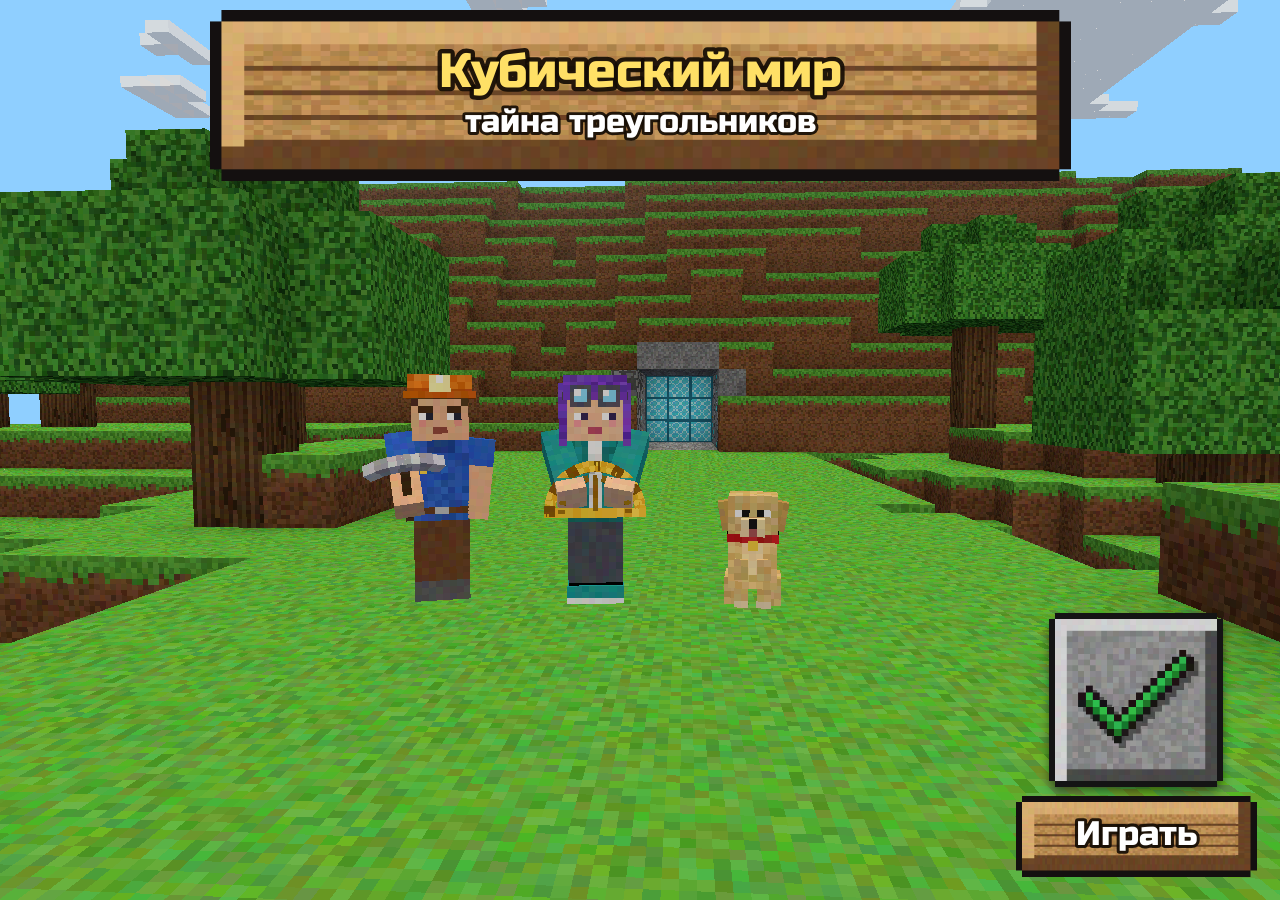
==== index.html @ d1651a37 "Тест компьютера с исходной целью (6 блоков), аудит надписей пройден; версия 20261019a1" ====
<!doctype html><html lang="ru"><head><meta charset="utf-8">
<link rel="manifest" href="manifest.json"><meta name="mobile-web-app-capable" content="yes"><meta name="apple-mobile-web-app-capable" content="yes"><meta name="apple-mobile-web-app-status-bar-style" content="black-translucent"><meta name="apple-mobile-web-app-title" content="Кубический мир"><meta name="theme-color" content="#1b2433">
<meta name="viewport" content="width=device-width,initial-scale=1,maximum-scale=1,user-scalable=no,viewport-fit=cover">
<title>Кубический мир: тайна треугольников — 3D-игра про углы и треугольники</title>
<link rel="stylesheet" href="fonts/fonts.css?v=20261019a1">
<style>html,body{margin:0;position:fixed;inset:0;width:100%;height:100%;height:100dvh;overscroll-behavior:none;background:#8fcfff url(assets/bg_forest.jpg?v=20261019a1) center/cover no-repeat fixed;overflow:hidden;touch-action:none;-webkit-user-select:none;user-select:none}
canvas{position:fixed;left:0;top:0;width:100vw;height:100vh;height:100dvh;display:block;touch-action:none}#g{z-index:0}#c{z-index:1}</style></head>
<body><canvas id="g"></canvas><canvas id="c"></canvas>
<script id="vboot">window.V="20261019a1";(function(){const q=u=>(typeof u==="string"&&/^(assets|fonts|js)\//.test(u)&&u.indexOf("?v=")<0)?u+"?v="+window.V:u;const d=Object.getOwnPropertyDescriptor(HTMLMediaElement.prototype,"src"),di=Object.getOwnPropertyDescriptor(HTMLImageElement.prototype,"src");Object.defineProperty(HTMLImageElement.prototype,"src",{set(u){di.set.call(this,q(u))},get(){return di.get.call(this)}});Object.defineProperty(HTMLMediaElement.prototype,"src",{set(u){d.set.call(this,q(u))},get(){return d.get.call(this)}});const A=window.Audio;window.Audio=function(u){return u===undefined?new A():new A(q(u))};window.Audio.prototype=A.prototype;const F=window.fetch;window.fetch=(u,o)=>F(q(u),o)})()</script>
<script>
// three.js (локально) + воксельные модели героев, затем скрипты игры по порядку
(async()=>{const V=window.V;const ch=await import('./js/chars.js?v='+V);window.THREE=ch.THREE;window.CHARS=ch.ALL;
 const L=s=>new Promise((r,j)=>{const e=document.createElement('script');e.src='js/'+s+'.js?v='+V;e.onload=r;e.onerror=j;document.body.appendChild(e)});
 for(const s of['voice','lines','core','draw','vox','tasks3d','game3d'])await L(s);startGame()})();
</script></body></html>
---- fonts/fonts.css ----
/* Russo One (SIL OFL 1.1, Jovanny Lemonad) — блочный игровой шрифт с кириллицей */
@font-face{font-family:"Kub";font-weight:400;font-display:block;src:url(RussoOne-Regular.ttf) format("truetype");}
@font-face{font-family:"KubBody";font-weight:900;font-display:block;src:url(Nunito900-cyr.woff2) format("woff2");unicode-range:U+0301,U+0400-045F,U+0490-0491,U+04B0-04B1,U+2116;}
@font-face{font-family:"KubBody";font-weight:900;font-display:block;src:url(Nunito900-lat.woff2) format("woff2");unicode-range:U+0000-00FF,U+2000-206F;}
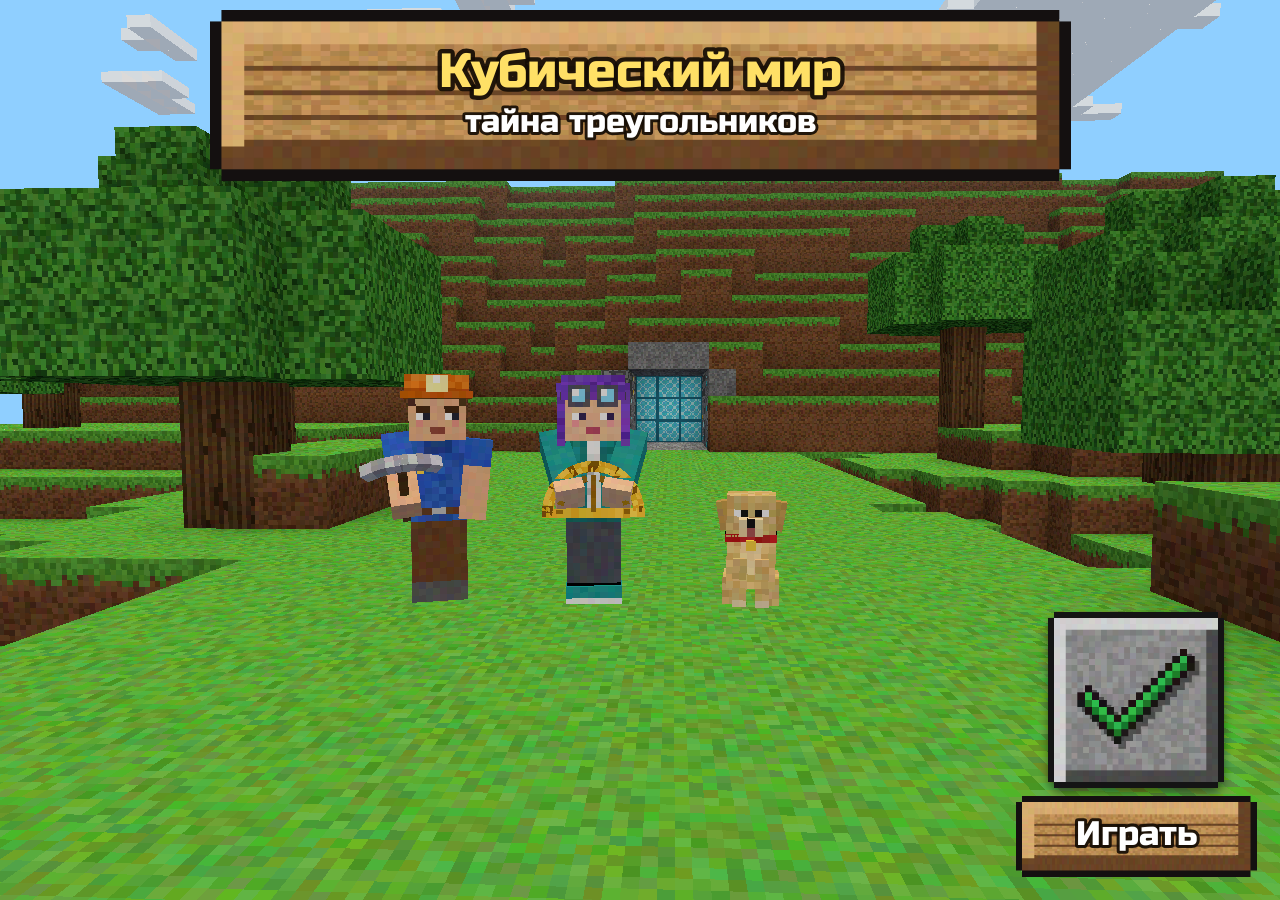
==== commit f15a4c57: "3D: застрявший монстр подпрыгивает и тянется к игроку (не застревает у стены туннеля); версия 202610" ====
--- a/index.html
+++ b/index.html
@@ -2,11 +2,11 @@
 <link rel="manifest" href="manifest.json"><meta name="mobile-web-app-capable" content="yes"><meta name="apple-mobile-web-app-capable" content="yes"><meta name="apple-mobile-web-app-status-bar-style" content="black-translucent"><meta name="apple-mobile-web-app-title" content="Кубический мир"><meta name="theme-color" content="#1b2433">
 <meta name="viewport" content="width=device-width,initial-scale=1,maximum-scale=1,user-scalable=no,viewport-fit=cover">
 <title>Кубический мир: тайна треугольников — 3D-игра про углы и треугольники</title>
-<link rel="stylesheet" href="fonts/fonts.css?v=20261019a1">
-<style>html,body{margin:0;position:fixed;inset:0;width:100%;height:100%;height:100dvh;overscroll-behavior:none;background:#8fcfff url(assets/bg_forest.jpg?v=20261019a1) center/cover no-repeat fixed;overflow:hidden;touch-action:none;-webkit-user-select:none;user-select:none}
+<link rel="stylesheet" href="fonts/fonts.css?v=20261019a2">
+<style>html,body{margin:0;position:fixed;inset:0;width:100%;height:100%;height:100dvh;overscroll-behavior:none;background:#8fcfff url(assets/bg_forest.jpg?v=20261019a2) center/cover no-repeat fixed;overflow:hidden;touch-action:none;-webkit-user-select:none;user-select:none}
 canvas{position:fixed;left:0;top:0;width:100vw;height:100vh;height:100dvh;display:block;touch-action:none}#g{z-index:0}#c{z-index:1}</style></head>
 <body><canvas id="g"></canvas><canvas id="c"></canvas>
-<script id="vboot">window.V="20261019a1";(function(){const q=u=>(typeof u==="string"&&/^(assets|fonts|js)\//.test(u)&&u.indexOf("?v=")<0)?u+"?v="+window.V:u;const d=Object.getOwnPropertyDescriptor(HTMLMediaElement.prototype,"src"),di=Object.getOwnPropertyDescriptor(HTMLImageElement.prototype,"src");Object.defineProperty(HTMLImageElement.prototype,"src",{set(u){di.set.call(this,q(u))},get(){return di.get.call(this)}});Object.defineProperty(HTMLMediaElement.prototype,"src",{set(u){d.set.call(this,q(u))},get(){return d.get.call(this)}});const A=window.Audio;window.Audio=function(u){return u===undefined?new A():new A(q(u))};window.Audio.prototype=A.prototype;const F=window.fetch;window.fetch=(u,o)=>F(q(u),o)})()</script>
+<script id="vboot">window.V="20261019a2";(function(){const q=u=>(typeof u==="string"&&/^(assets|fonts|js)\//.test(u)&&u.indexOf("?v=")<0)?u+"?v="+window.V:u;const d=Object.getOwnPropertyDescriptor(HTMLMediaElement.prototype,"src"),di=Object.getOwnPropertyDescriptor(HTMLImageElement.prototype,"src");Object.defineProperty(HTMLImageElement.prototype,"src",{set(u){di.set.call(this,q(u))},get(){return di.get.call(this)}});Object.defineProperty(HTMLMediaElement.prototype,"src",{set(u){d.set.call(this,q(u))},get(){return d.get.call(this)}});const A=window.Audio;window.Audio=function(u){return u===undefined?new A():new A(q(u))};window.Audio.prototype=A.prototype;const F=window.fetch;window.fetch=(u,o)=>F(q(u),o)})()</script>
 <script>
 // three.js (локально) + воксельные модели героев, затем скрипты игры по порядку
 (async()=>{const V=window.V;const ch=await import('./js/chars.js?v='+V);window.THREE=ch.THREE;window.CHARS=ch.ALL;
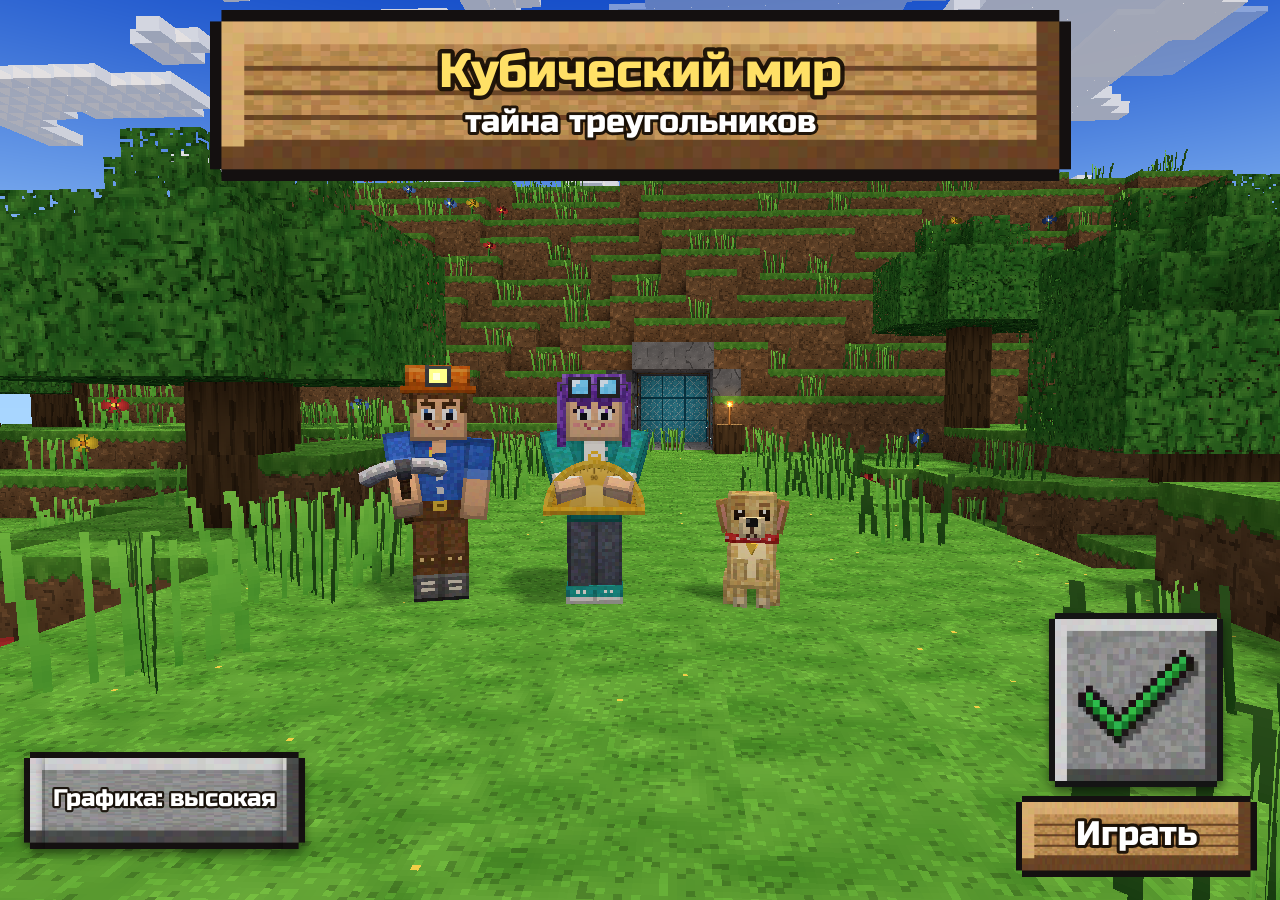
==== commit 80f0fc98: "Мир v2: текстуры 32×32 с вариантами, тени от солнца, трава и цветы, факелы со светом, искры руды, во" ====
--- a/index.html
+++ b/index.html
@@ -11,5 +11,5 @@
 // three.js (локально) + воксельные модели героев, затем скрипты игры по порядку
 (async()=>{const V=window.V;const ch=await import('./js/chars.js?v='+V);window.THREE=ch.THREE;window.CHARS=ch.ALL;
  const L=s=>new Promise((r,j)=>{const e=document.createElement('script');e.src='js/'+s+'.js?v='+V;e.onload=r;e.onerror=j;document.body.appendChild(e)});
- for(const s of['voice','lines','core','draw','vox','tasks3d','game3d'])await L(s);startGame()})();
+ for(const s of['voice','lines','core','draw','tex32','vox','tasks3d','game3d'])await L(s);startGame()})();
 </script></body></html>
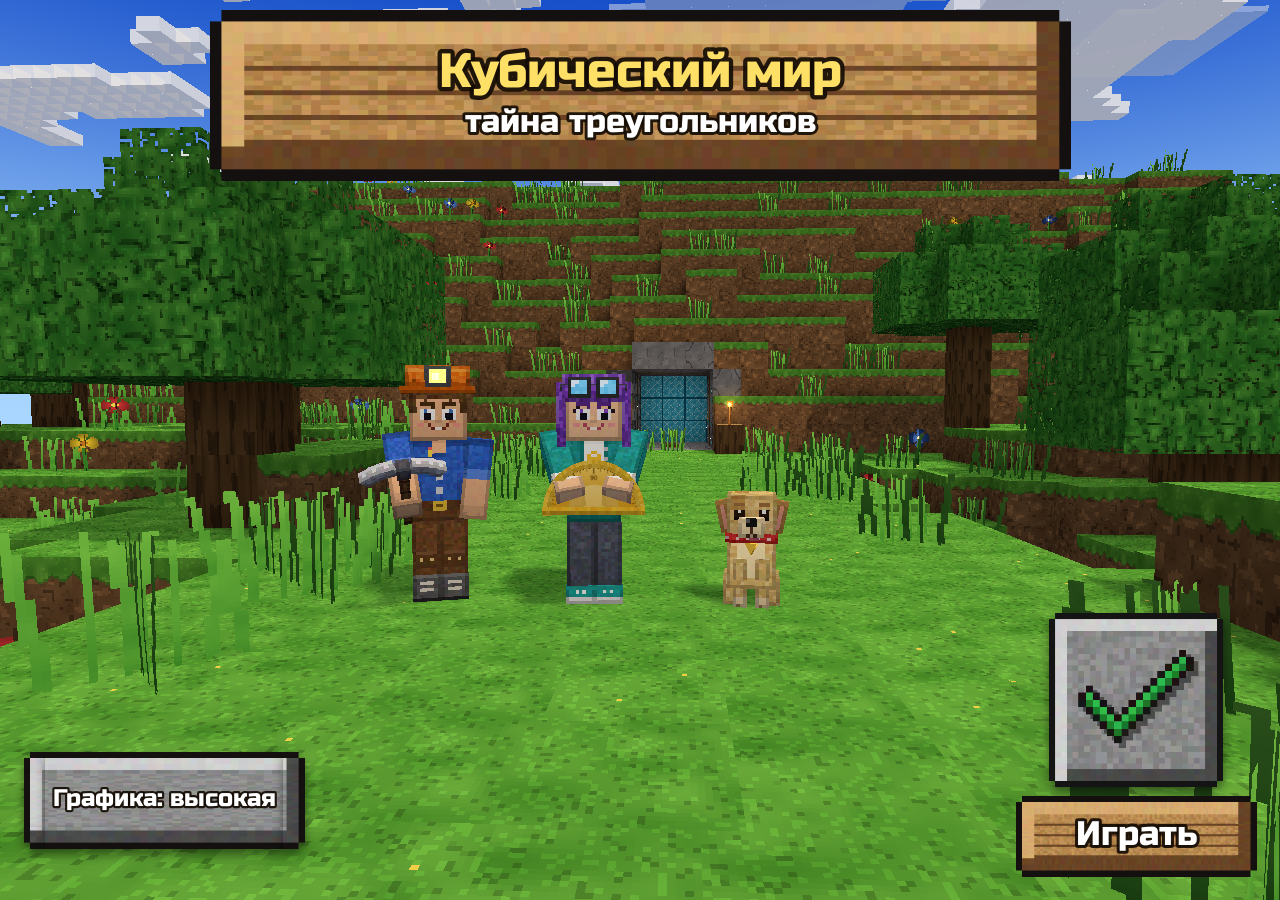
==== commit 25fbc066: "Враги в игре: Слизень (лес), Тупик (шахта), Водяной (река), Скелет-лучник (пустыня), Фантом (замок) " ====
--- a/index.html
+++ b/index.html
@@ -11,5 +11,5 @@
 // three.js (локально) + воксельные модели героев, затем скрипты игры по порядку
 (async()=>{const V=window.V;const ch=await import('./js/chars.js?v='+V);window.THREE=ch.THREE;window.CHARS=ch.ALL;
  const L=s=>new Promise((r,j)=>{const e=document.createElement('script');e.src='js/'+s+'.js?v='+V;e.onload=r;e.onerror=j;document.body.appendChild(e)});
- for(const s of['voice','lines','core','draw','tex32','vox','tasks3d','game3d'])await L(s);startGame()})();
+ for(const s of['voice','lines','core','draw','tex32','vox','tasks3d','enemies3d','game3d'])await L(s);startGame()})();
 </script></body></html>
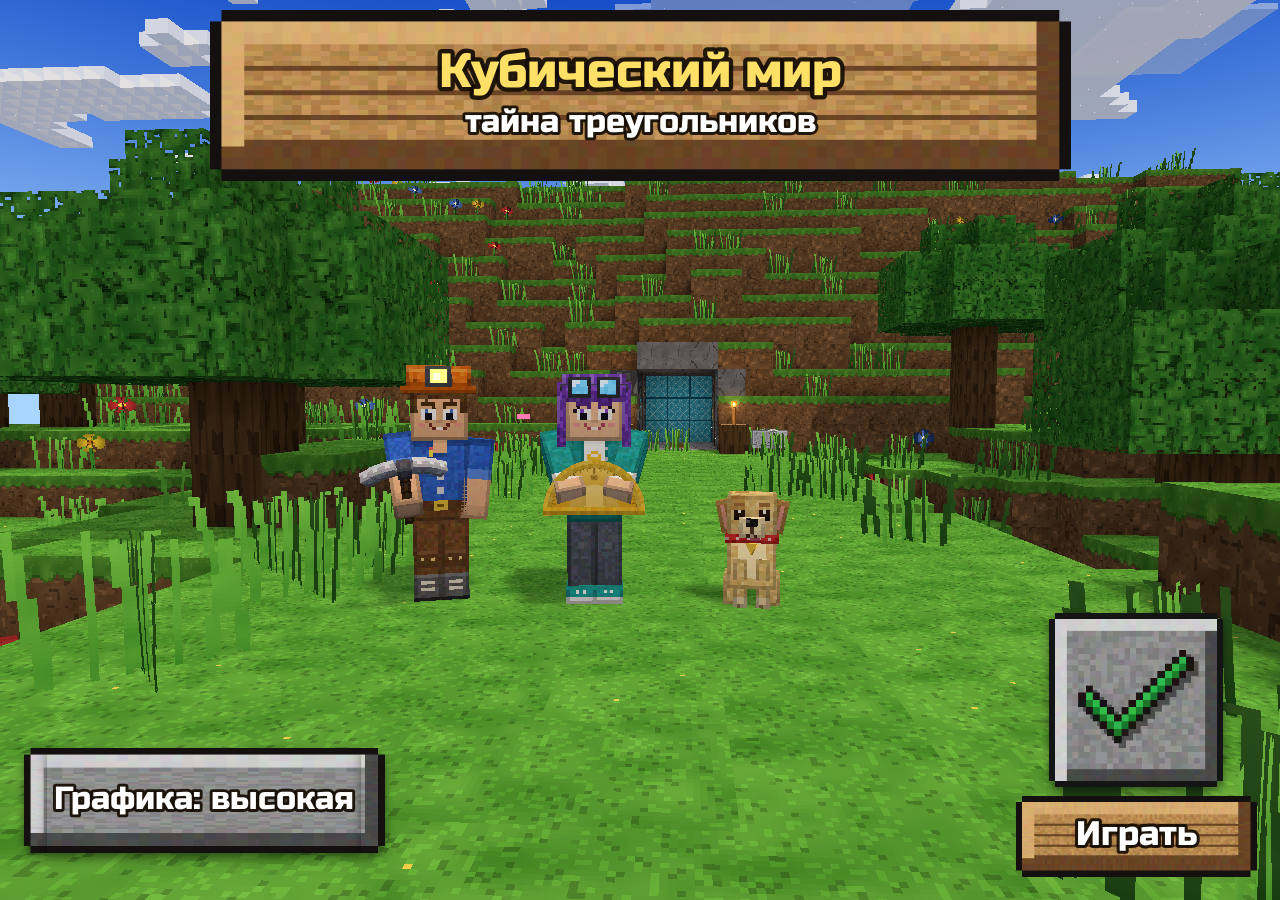
==== commit 57390c9b: "Version 20261020a1: heroes/enemies v2, 5 new enemies, world v2, pickaxe swing, river bridge scene" ====
--- a/index.html
+++ b/index.html
@@ -2,11 +2,11 @@
 <link rel="manifest" href="manifest.json"><meta name="mobile-web-app-capable" content="yes"><meta name="apple-mobile-web-app-capable" content="yes"><meta name="apple-mobile-web-app-status-bar-style" content="black-translucent"><meta name="apple-mobile-web-app-title" content="Кубический мир"><meta name="theme-color" content="#1b2433">
 <meta name="viewport" content="width=device-width,initial-scale=1,maximum-scale=1,user-scalable=no,viewport-fit=cover">
 <title>Кубический мир: тайна треугольников — 3D-игра про углы и треугольники</title>
-<link rel="stylesheet" href="fonts/fonts.css?v=20261019a2">
-<style>html,body{margin:0;position:fixed;inset:0;width:100%;height:100%;height:100dvh;overscroll-behavior:none;background:#8fcfff url(assets/bg_forest.jpg?v=20261019a2) center/cover no-repeat fixed;overflow:hidden;touch-action:none;-webkit-user-select:none;user-select:none}
+<link rel="stylesheet" href="fonts/fonts.css?v=20261020a1">
+<style>html,body{margin:0;position:fixed;inset:0;width:100%;height:100%;height:100dvh;overscroll-behavior:none;background:#8fcfff url(assets/bg_forest.jpg?v=20261020a1) center/cover no-repeat fixed;overflow:hidden;touch-action:none;-webkit-user-select:none;user-select:none}
 canvas{position:fixed;left:0;top:0;width:100vw;height:100vh;height:100dvh;display:block;touch-action:none}#g{z-index:0}#c{z-index:1}</style></head>
 <body><canvas id="g"></canvas><canvas id="c"></canvas>
-<script id="vboot">window.V="20261019a2";(function(){const q=u=>(typeof u==="string"&&/^(assets|fonts|js)\//.test(u)&&u.indexOf("?v=")<0)?u+"?v="+window.V:u;const d=Object.getOwnPropertyDescriptor(HTMLMediaElement.prototype,"src"),di=Object.getOwnPropertyDescriptor(HTMLImageElement.prototype,"src");Object.defineProperty(HTMLImageElement.prototype,"src",{set(u){di.set.call(this,q(u))},get(){return di.get.call(this)}});Object.defineProperty(HTMLMediaElement.prototype,"src",{set(u){d.set.call(this,q(u))},get(){return d.get.call(this)}});const A=window.Audio;window.Audio=function(u){return u===undefined?new A():new A(q(u))};window.Audio.prototype=A.prototype;const F=window.fetch;window.fetch=(u,o)=>F(q(u),o)})()</script>
+<script id="vboot">window.V="20261020a1";(function(){const q=u=>(typeof u==="string"&&/^(assets|fonts|js)\//.test(u)&&u.indexOf("?v=")<0)?u+"?v="+window.V:u;const d=Object.getOwnPropertyDescriptor(HTMLMediaElement.prototype,"src"),di=Object.getOwnPropertyDescriptor(HTMLImageElement.prototype,"src");Object.defineProperty(HTMLImageElement.prototype,"src",{set(u){di.set.call(this,q(u))},get(){return di.get.call(this)}});Object.defineProperty(HTMLMediaElement.prototype,"src",{set(u){d.set.call(this,q(u))},get(){return d.get.call(this)}});const A=window.Audio;window.Audio=function(u){return u===undefined?new A():new A(q(u))};window.Audio.prototype=A.prototype;const F=window.fetch;window.fetch=(u,o)=>F(q(u),o)})()</script>
 <script>
 // three.js (локально) + воксельные модели героев, затем скрипты игры по порядку
 (async()=>{const V=window.V;const ch=await import('./js/chars.js?v='+V);window.THREE=ch.THREE;window.CHARS=ch.ALL;
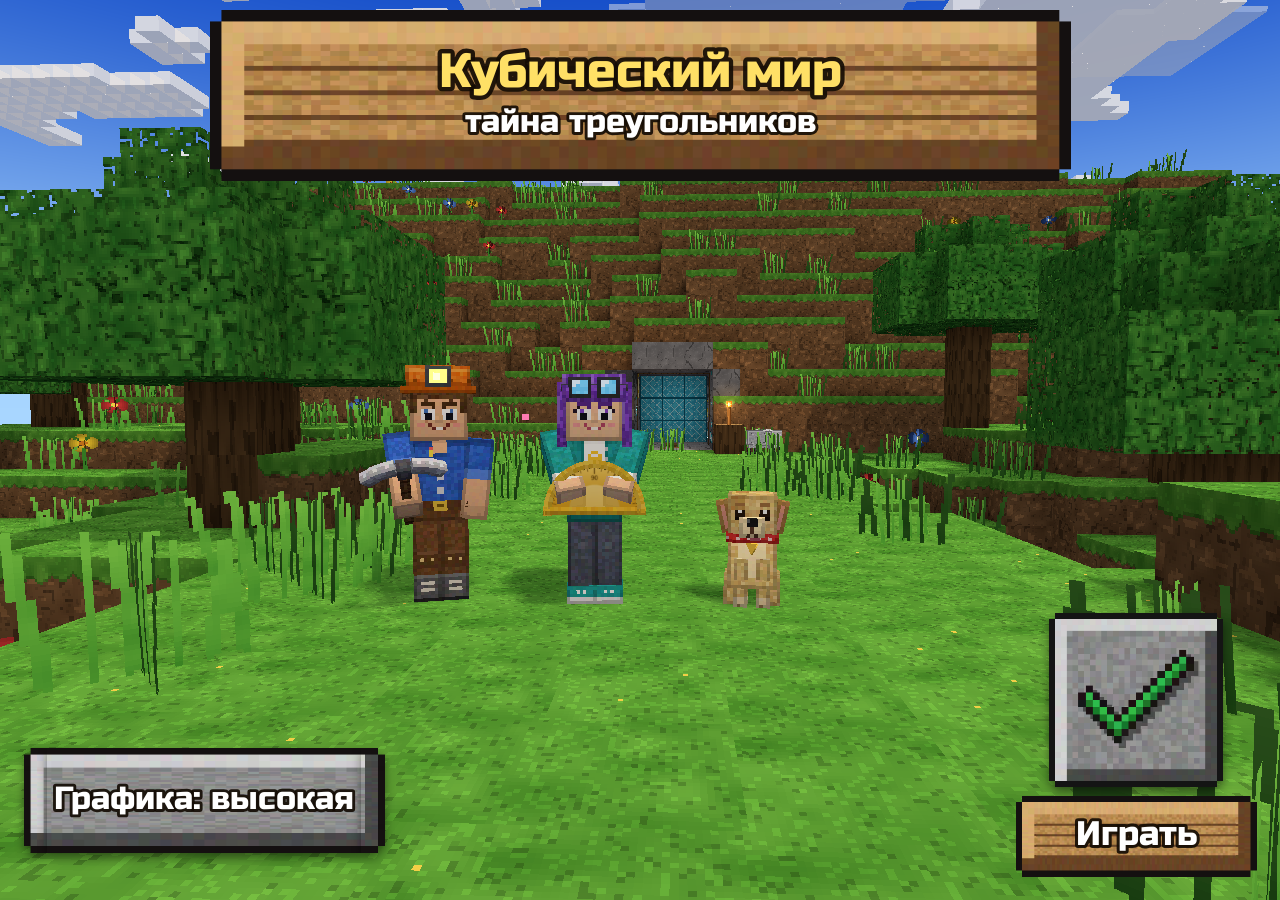
==== commit bf55f223: "Version 20261020b1: enemy voices, enemy encounter framing, big formula plate, bridge camera, smaller" ====
--- a/index.html
+++ b/index.html
@@ -2,11 +2,11 @@
 <link rel="manifest" href="manifest.json"><meta name="mobile-web-app-capable" content="yes"><meta name="apple-mobile-web-app-capable" content="yes"><meta name="apple-mobile-web-app-status-bar-style" content="black-translucent"><meta name="apple-mobile-web-app-title" content="Кубический мир"><meta name="theme-color" content="#1b2433">
 <meta name="viewport" content="width=device-width,initial-scale=1,maximum-scale=1,user-scalable=no,viewport-fit=cover">
 <title>Кубический мир: тайна треугольников — 3D-игра про углы и треугольники</title>
-<link rel="stylesheet" href="fonts/fonts.css?v=20261020a1">
-<style>html,body{margin:0;position:fixed;inset:0;width:100%;height:100%;height:100dvh;overscroll-behavior:none;background:#8fcfff url(assets/bg_forest.jpg?v=20261020a1) center/cover no-repeat fixed;overflow:hidden;touch-action:none;-webkit-user-select:none;user-select:none}
+<link rel="stylesheet" href="fonts/fonts.css?v=20261020b1">
+<style>html,body{margin:0;position:fixed;inset:0;width:100%;height:100%;height:100dvh;overscroll-behavior:none;background:#8fcfff url(assets/bg_forest.jpg?v=20261020b1) center/cover no-repeat fixed;overflow:hidden;touch-action:none;-webkit-user-select:none;user-select:none}
 canvas{position:fixed;left:0;top:0;width:100vw;height:100vh;height:100dvh;display:block;touch-action:none}#g{z-index:0}#c{z-index:1}</style></head>
 <body><canvas id="g"></canvas><canvas id="c"></canvas>
-<script id="vboot">window.V="20261020a1";(function(){const q=u=>(typeof u==="string"&&/^(assets|fonts|js)\//.test(u)&&u.indexOf("?v=")<0)?u+"?v="+window.V:u;const d=Object.getOwnPropertyDescriptor(HTMLMediaElement.prototype,"src"),di=Object.getOwnPropertyDescriptor(HTMLImageElement.prototype,"src");Object.defineProperty(HTMLImageElement.prototype,"src",{set(u){di.set.call(this,q(u))},get(){return di.get.call(this)}});Object.defineProperty(HTMLMediaElement.prototype,"src",{set(u){d.set.call(this,q(u))},get(){return d.get.call(this)}});const A=window.Audio;window.Audio=function(u){return u===undefined?new A():new A(q(u))};window.Audio.prototype=A.prototype;const F=window.fetch;window.fetch=(u,o)=>F(q(u),o)})()</script>
+<script id="vboot">window.V="20261020b1";(function(){const q=u=>(typeof u==="string"&&/^(assets|fonts|js)\//.test(u)&&u.indexOf("?v=")<0)?u+"?v="+window.V:u;const d=Object.getOwnPropertyDescriptor(HTMLMediaElement.prototype,"src"),di=Object.getOwnPropertyDescriptor(HTMLImageElement.prototype,"src");Object.defineProperty(HTMLImageElement.prototype,"src",{set(u){di.set.call(this,q(u))},get(){return di.get.call(this)}});Object.defineProperty(HTMLMediaElement.prototype,"src",{set(u){d.set.call(this,q(u))},get(){return d.get.call(this)}});const A=window.Audio;window.Audio=function(u){return u===undefined?new A():new A(q(u))};window.Audio.prototype=A.prototype;const F=window.fetch;window.fetch=(u,o)=>F(q(u),o)})()</script>
 <script>
 // three.js (локально) + воксельные модели героев, затем скрипты игры по порядку
 (async()=>{const V=window.V;const ch=await import('./js/chars.js?v='+V);window.THREE=ch.THREE;window.CHARS=ch.ALL;
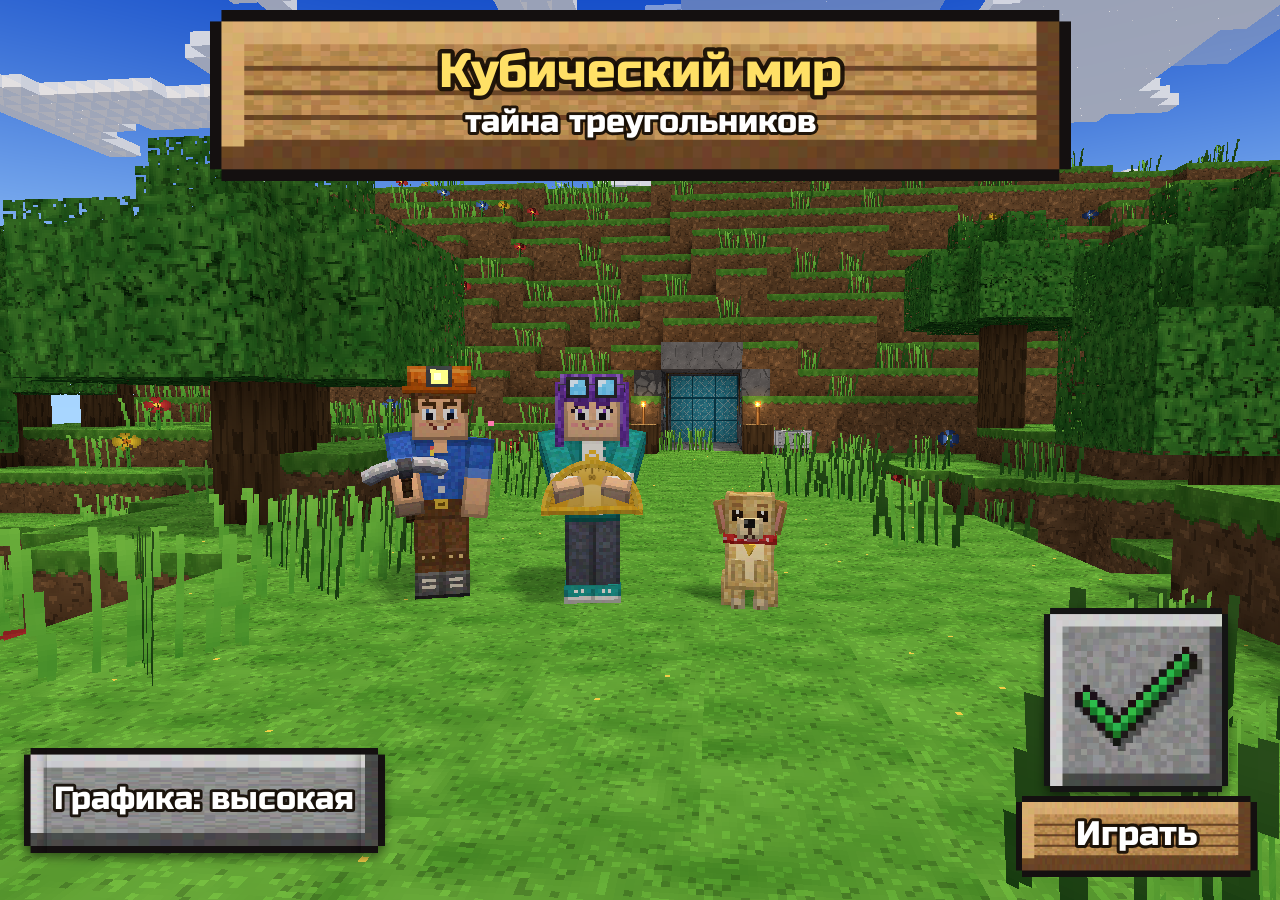
==== commit ccd089f4: "v20261020c1: physics fixes" ====
--- a/index.html
+++ b/index.html
@@ -2,11 +2,11 @@
 <link rel="manifest" href="manifest.json"><meta name="mobile-web-app-capable" content="yes"><meta name="apple-mobile-web-app-capable" content="yes"><meta name="apple-mobile-web-app-status-bar-style" content="black-translucent"><meta name="apple-mobile-web-app-title" content="Кубический мир"><meta name="theme-color" content="#1b2433">
 <meta name="viewport" content="width=device-width,initial-scale=1,maximum-scale=1,user-scalable=no,viewport-fit=cover">
 <title>Кубический мир: тайна треугольников — 3D-игра про углы и треугольники</title>
-<link rel="stylesheet" href="fonts/fonts.css?v=20261020b1">
-<style>html,body{margin:0;position:fixed;inset:0;width:100%;height:100%;height:100dvh;overscroll-behavior:none;background:#8fcfff url(assets/bg_forest.jpg?v=20261020b1) center/cover no-repeat fixed;overflow:hidden;touch-action:none;-webkit-user-select:none;user-select:none}
+<link rel="stylesheet" href="fonts/fonts.css?v=20261020c1">
+<style>html,body{margin:0;position:fixed;inset:0;width:100%;height:100%;height:100dvh;overscroll-behavior:none;background:#8fcfff url(assets/bg_forest.jpg?v=20261020c1) center/cover no-repeat fixed;overflow:hidden;touch-action:none;-webkit-user-select:none;user-select:none}
 canvas{position:fixed;left:0;top:0;width:100vw;height:100vh;height:100dvh;display:block;touch-action:none}#g{z-index:0}#c{z-index:1}</style></head>
 <body><canvas id="g"></canvas><canvas id="c"></canvas>
-<script id="vboot">window.V="20261020b1";(function(){const q=u=>(typeof u==="string"&&/^(assets|fonts|js)\//.test(u)&&u.indexOf("?v=")<0)?u+"?v="+window.V:u;const d=Object.getOwnPropertyDescriptor(HTMLMediaElement.prototype,"src"),di=Object.getOwnPropertyDescriptor(HTMLImageElement.prototype,"src");Object.defineProperty(HTMLImageElement.prototype,"src",{set(u){di.set.call(this,q(u))},get(){return di.get.call(this)}});Object.defineProperty(HTMLMediaElement.prototype,"src",{set(u){d.set.call(this,q(u))},get(){return d.get.call(this)}});const A=window.Audio;window.Audio=function(u){return u===undefined?new A():new A(q(u))};window.Audio.prototype=A.prototype;const F=window.fetch;window.fetch=(u,o)=>F(q(u),o)})()</script>
+<script id="vboot">window.V="20261020c1";(function(){const q=u=>(typeof u==="string"&&/^(assets|fonts|js)\//.test(u)&&u.indexOf("?v=")<0)?u+"?v="+window.V:u;const d=Object.getOwnPropertyDescriptor(HTMLMediaElement.prototype,"src"),di=Object.getOwnPropertyDescriptor(HTMLImageElement.prototype,"src");Object.defineProperty(HTMLImageElement.prototype,"src",{set(u){di.set.call(this,q(u))},get(){return di.get.call(this)}});Object.defineProperty(HTMLMediaElement.prototype,"src",{set(u){d.set.call(this,q(u))},get(){return d.get.call(this)}});const A=window.Audio;window.Audio=function(u){return u===undefined?new A():new A(q(u))};window.Audio.prototype=A.prototype;const F=window.fetch;window.fetch=(u,o)=>F(q(u),o)})()</script>
 <script>
 // three.js (локально) + воксельные модели героев, затем скрипты игры по порядку
 (async()=>{const V=window.V;const ch=await import('./js/chars.js?v='+V);window.THREE=ch.THREE;window.CHARS=ch.ALL;
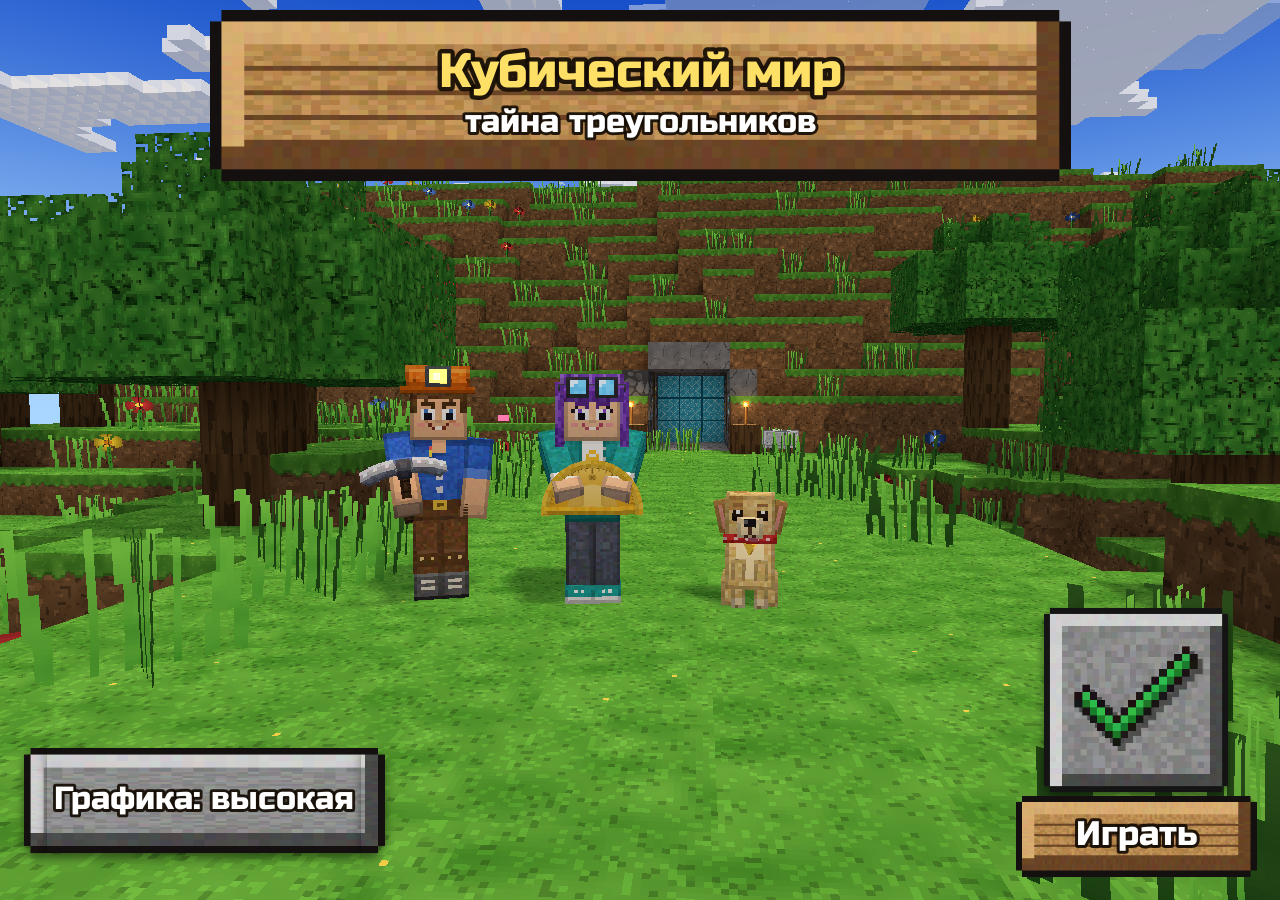
==== commit 55068627: "v20261020d1: unstick + position save" ====
--- a/index.html
+++ b/index.html
@@ -2,11 +2,11 @@
 <link rel="manifest" href="manifest.json"><meta name="mobile-web-app-capable" content="yes"><meta name="apple-mobile-web-app-capable" content="yes"><meta name="apple-mobile-web-app-status-bar-style" content="black-translucent"><meta name="apple-mobile-web-app-title" content="Кубический мир"><meta name="theme-color" content="#1b2433">
 <meta name="viewport" content="width=device-width,initial-scale=1,maximum-scale=1,user-scalable=no,viewport-fit=cover">
 <title>Кубический мир: тайна треугольников — 3D-игра про углы и треугольники</title>
-<link rel="stylesheet" href="fonts/fonts.css?v=20261020c1">
-<style>html,body{margin:0;position:fixed;inset:0;width:100%;height:100%;height:100dvh;overscroll-behavior:none;background:#8fcfff url(assets/bg_forest.jpg?v=20261020c1) center/cover no-repeat fixed;overflow:hidden;touch-action:none;-webkit-user-select:none;user-select:none}
+<link rel="stylesheet" href="fonts/fonts.css?v=20261020d1">
+<style>html,body{margin:0;position:fixed;inset:0;width:100%;height:100%;height:100dvh;overscroll-behavior:none;background:#8fcfff url(assets/bg_forest.jpg?v=20261020d1) center/cover no-repeat fixed;overflow:hidden;touch-action:none;-webkit-user-select:none;user-select:none}
 canvas{position:fixed;left:0;top:0;width:100vw;height:100vh;height:100dvh;display:block;touch-action:none}#g{z-index:0}#c{z-index:1}</style></head>
 <body><canvas id="g"></canvas><canvas id="c"></canvas>
-<script id="vboot">window.V="20261020c1";(function(){const q=u=>(typeof u==="string"&&/^(assets|fonts|js)\//.test(u)&&u.indexOf("?v=")<0)?u+"?v="+window.V:u;const d=Object.getOwnPropertyDescriptor(HTMLMediaElement.prototype,"src"),di=Object.getOwnPropertyDescriptor(HTMLImageElement.prototype,"src");Object.defineProperty(HTMLImageElement.prototype,"src",{set(u){di.set.call(this,q(u))},get(){return di.get.call(this)}});Object.defineProperty(HTMLMediaElement.prototype,"src",{set(u){d.set.call(this,q(u))},get(){return d.get.call(this)}});const A=window.Audio;window.Audio=function(u){return u===undefined?new A():new A(q(u))};window.Audio.prototype=A.prototype;const F=window.fetch;window.fetch=(u,o)=>F(q(u),o)})()</script>
+<script id="vboot">window.V="20261020d1";(function(){const q=u=>(typeof u==="string"&&/^(assets|fonts|js)\//.test(u)&&u.indexOf("?v=")<0)?u+"?v="+window.V:u;const d=Object.getOwnPropertyDescriptor(HTMLMediaElement.prototype,"src"),di=Object.getOwnPropertyDescriptor(HTMLImageElement.prototype,"src");Object.defineProperty(HTMLImageElement.prototype,"src",{set(u){di.set.call(this,q(u))},get(){return di.get.call(this)}});Object.defineProperty(HTMLMediaElement.prototype,"src",{set(u){d.set.call(this,q(u))},get(){return d.get.call(this)}});const A=window.Audio;window.Audio=function(u){return u===undefined?new A():new A(q(u))};window.Audio.prototype=A.prototype;const F=window.fetch;window.fetch=(u,o)=>F(q(u),o)})()</script>
 <script>
 // three.js (локально) + воксельные модели героев, затем скрипты игры по порядку
 (async()=>{const V=window.V;const ch=await import('./js/chars.js?v='+V);window.THREE=ch.THREE;window.CHARS=ch.ALL;
